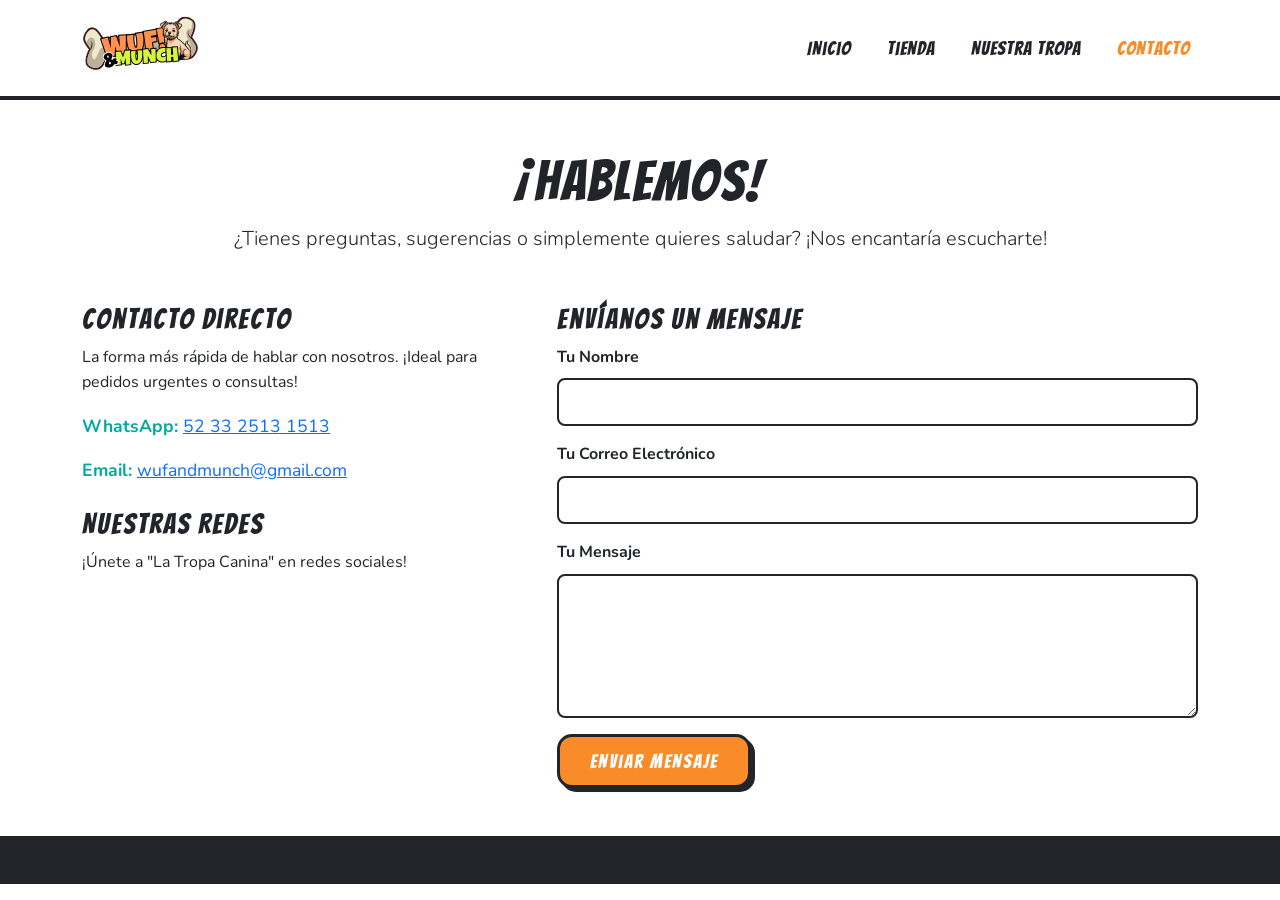
==== contacto.html @ 4ab07909 "Wuf & Munch version 1.0" ====
<!DOCTYPE html>
<html lang="es">
<head>
    <meta charset="UTF-8">
    <meta name="viewport" content="width=device-width, initial-scale=1.0">
    <title>Contacto - Wuf & Munch</title>
    <link href="https://cdn.jsdelivr.net/npm/bootstrap@5.3.3/dist/css/bootstrap.min.css" rel="stylesheet">
    <link href="https://fonts.googleapis.com/css2?family=Bangers&family=Nunito:wght@400;700&display=swap" rel="stylesheet">
    <link rel="stylesheet" href="style.css">
</head>
<body>

    <nav class="navbar navbar-expand-lg">
        <div class="container">
            <a class="navbar-brand" href="index.html">
                <img src="img/logo 3.svg" alt="Wuf & Munch Logo" style="height: 70px;">
            </a>
            <button class="navbar-toggler" type="button" data-bs-toggle="collapse" data-bs-target="#navbarNav" aria-controls="navbarNav" aria-expanded="false" aria-label="Toggle navigation">
                <span class="navbar-toggler-icon"></span>
            </button>
            <div class="collapse navbar-collapse" id="navbarNav">
                <ul class="navbar-nav ms-auto">
                    <li class="nav-item"><a class="nav-link" href="index.html">Inicio</a></li>
                    <li class="nav-item"><a class="nav-link" href="tienda.html">Tienda</a></li>
                    <li class="nav-item"><a class="nav-link" href="nosotros.html">Nuestra Tropa</a></li>
                    <li class="nav-item"><a class="nav-link active" href="contacto.html">Contacto</a></li>
                </ul>
            </div>
        </div>
    </nav>

    <main class="py-5">
        <div class="container">
            <div class="text-center mb-5">
                <h1 class="display-4">¡Hablemos!</h1>
                <p class="lead">¿Tienes preguntas, sugerencias o simplemente quieres saludar? ¡Nos encantaría escucharte!</p>
            </div>

            <div class="row">
                <div class="col-lg-5 mb-5 mb-lg-0">
                    <h3>Contacto Directo</h3>
                    <p>La forma más rápida de hablar con nosotros. ¡Ideal para pedidos urgentes o consultas!</p>
                    <div class="contact-info-item">
                        <strong>WhatsApp:</strong> <a href="https://wa.me/523325131513" target="_blank">52 33 2513 1513</a>
                    </div>
                    <div class="contact-info-item">
                        <strong>Email:</strong> <a href="mailto:wufandmunch@gmail.com">wufandmunch@gmail.com</a>
                    </div>
                    <h3 class="mt-4">Nuestras Redes</h3>
                    <p>¡Únete a "La Tropa Canina" en redes sociales!</p>
                    </div>

                <div class="col-lg-7">
                    <h3>Envíanos un Mensaje</h3>
                    <form id="contact-form" action="https://formspree.io/f/mwpbwakv" method="POST">
                        <div class="mb-3">
                            <label for="name" class="form-label">Tu Nombre</label>
                            <input type="text" class="form-control" id="name" name="name" required>
                        </div>
                        <div class="mb-3">
                            <label for="email" class="form-label">Tu Correo Electrónico</label>
                            <input type="email" class="form-control" id="email" name="email" required>
                        </div>
                        <div class="mb-3">
                            <label for="message" class="form-label">Tu Mensaje</label>
                            <textarea class="form-control" id="message" name="message" rows="5" required></textarea>
                        </div>
                        <button type="submit" class="btn btn-primary">Enviar Mensaje</button>
                    </form>
                </div>
            </div>
        </div>
    </main>

    <footer class="py-4 text-center">
        </footer>

    <script src="https://cdn.jsdelivr.net/npm/bootstrap@5.3.3/dist/js/bootstrap.bundle.min.js"></script>
    <script src="script.js"></script>

</body>
</html>
---- style.css ----
/* ============================================= */
/* ========== VARIABLES Y ESTILOS GLOBALES ========= */
/* ============================================= */

:root {
    /* Paleta de Colores "Wuf & Munch" */
    --clr-naranja-wm: #F98B28; /* Naranja vibrante del logo */
    --clr-verde-wm: #00A99D;   /* Verde/Turquesa del logo */
    --clr-azul-wm: #89D9E0;    /* Azul claro del fondo del logo */
    --clr-negro-comic: #212529; /* Negro para bordes y texto principal */
    --clr-blanco: #FFFFFF;
    --clr-fondo-claro: #F8F9FA; /* Un gris muy suave para fondos de sección */

    /* Fuentes */
    --font-titulos: 'Bangers', cursive; /* Fuente estilo cómic para títulos */
    --font-cuerpo: 'Nunito', sans-serif; /* Fuente redondeada y amigable para texto */
}

body {
    font-family: var(--font-cuerpo);
    font-size: 16px; /* Tamaño base */
    line-height: 1.6; /* Espaciado entre líneas para mejor legibilidad */
    color: var(--clr-negro-comic);
}

h1, h2, h3, h4, h5, h6 {
    font-family: var(--font-titulos);
    letter-spacing: 2px; /* Un poco de espacio entre letras para el estilo cómic */
}

/* ============================================= */
/* ============ BARRA DE NAVEGACIÓN (NAVBAR) =========== */
/* ============================================= */

.navbar {
    background-color: var(--clr-blanco);
    border-bottom: 4px solid var(--clr-negro-comic); /* Borde grueso estilo cómic */
    padding: 0.5rem 0;
}

.navbar-brand img {
    transition: transform 0.3s ease;
}

.navbar-brand img:hover {
    transform: rotate(-5deg) scale(1.1); /* Efecto divertido al pasar el mouse sobre el logo */
}

.navbar .nav-link {
    font-family: var(--font-titulos);
    font-size: 1.2rem;
    color: var(--clr-negro-comic);
    margin-left: 20px;
    letter-spacing: 1px;
    transition: color 0.3s ease;
}

.navbar .nav-link:hover,
.navbar .nav-link.active {
    color: var(--clr-naranja-wm); /* Color naranja al pasar el mouse o en la página activa */
}

/* Estilo para el botón de hamburguesa en móviles */
.navbar-toggler {
    border: 2px solid var(--clr-negro-comic);
}

.navbar-toggler-icon {
    /* Esto reemplaza el ícono por defecto de Bootstrap por uno que usa nuestro color naranja */
    background-image: url("data:image/svg+xml,%3csvg xmlns='http://www.w3.org/2000/svg' viewBox='0 0 30 30'%3e%3cpath stroke='%23F98B28' stroke-linecap='round' stroke-miterlimit='10' stroke-width='2' d='M4 7h22M4 15h22M4 23h22'/%3e%3c/svg%3e");
}

/* ============================================= */
/* ================= HERO SECTION ================ */
/* ============================================= */

.hero-section {
    /* Creamos un fondo con un degradado de nuestros colores */
    background: linear-gradient(145deg, var(--clr-azul-wm) 0%, #a2eaf2 100%);
    padding: 120px 0; /* Mucho espaciado para que sea impactante */
}

.hero-section h1 {
    font-size: 5rem; /* Tamaño de fuente grande */
    color: var(--clr-blanco);
    /* Este es un truco para crear un borde negro alrededor del texto, ¡muy estilo cómic! */
    -webkit-text-stroke: 2px var(--clr-negro-comic);
    text-stroke: 2px var(--clr-negro-comic);
    text-shadow: 4px 4px 0 var(--clr-negro-comic); /* Sombra dura para efecto 3D */
    margin-bottom: 20px;
}

.hero-section .lead {
    font-family: var(--font-cuerpo);
    font-weight: 700; /* Bold */
    font-size: 1.5rem;
    color: var(--clr-negro-comic);
    background-color: rgba(255, 255, 255, 0.5); /* Fondo semitransparente para el subtítulo */
    padding: 10px;
    border-radius: 10px;
    display: inline-block; /* Para que el fondo solo ocupe el espacio del texto */
}

.hero-section .btn {
    font-family: var(--font-titulos);
    font-size: 1.5rem;
    letter-spacing: 2px;
    background-color: var(--clr-naranja-wm);
    color: var(--clr-blanco);
    border: 3px solid var(--clr-negro-comic);
    border-radius: 15px;
    padding: 15px 35px;
    box-shadow: 6px 6px 0 var(--clr-negro-comic); /* Sombra dura para el botón */
    transition: all 0.2s ease;
}

.hero-section .btn:hover {
    background-color: var(--clr-verde-wm);
    transform: translate(2px, 2px); /* Mover el botón */
    box-shadow: 4px 4px 0 var(--clr-negro-comic); /* Reducir la sombra para dar efecto de "presionado" */
}

/* ============================================= */
/* ============ PRODUCTOS DESTACADOS ============ */
/* ============================================= */

#productos-destacados {
    background-color: var(--clr-fondo-claro);
    border-top: 4px solid var(--clr-negro-comic);
    border-bottom: 4px solid var(--clr-negro-comic);
}

#productos-destacados h2 {
    color: var(--clr-verde-wm);
    -webkit-text-stroke: 1px var(--clr-negro-comic);
    text-stroke: 1px var(--clr-negro-comic);
}

.product-item { /* Añadiremos esta clase a los divs de los productos en el HTML */
    background-color: var(--clr-blanco);
    border: 3px solid var(--clr-negro-comic);
    border-radius: 15px;
    padding: 20px;
    box-shadow: 6px 6px 0 var(--clr-naranja-wm); /* Sombra de color naranja */
}

.product-item h3 {
    font-size: 2rem;
    color: var(--clr-negro-comic);
    margin-top: 15px;
}

/* ============================================= */
/* =========== FILOSOFÍA Y TESTIMONIOS ========== */
/* ============================================= */

#filosofia {
    background-color: var(--clr-azul-wm);
    color: var(--clr-blanco);
    /* Usaremos un patrón de puntos sutil como en el logo */
    background-image: radial-gradient(var(--clr-negro-comic) 1px, transparent 1px);
    background-size: 10px 10px;
}

#filosofia h2, #filosofia p {
    color: var(--clr-blanco);
    text-shadow: 2px 2px 0 var(--clr-negro-comic); /* Sombra para legibilidad sobre el patrón */
}

#testimonios {
    background-color: var(--clr-fondo-claro);
}

#testimonios h2 {
    color: var(--clr-naranja-wm);
    -webkit-text-stroke: 1px var(--clr-negro-comic);
    text-stroke: 1px var(--clr-negro-comic);
}

.testimonial-bubble {
    background-color: var(--clr-blanco);
    border: 3px solid var(--clr-negro-comic);
    padding: 30px;
    border-radius: 30px;
    max-width: 600px; /* Limitar el ancho */
    margin: 0 auto; /* Centrar */
    position: relative;
    font-size: 1.2rem;
    font-style: italic;
}

/* Triángulo para la burbuja de diálogo (estilo cómic) */
.testimonial-bubble::after {
    content: '';
    position: absolute;
    bottom: -20px; /* Posición del triángulo */
    left: 50px;
    border-width: 20px 20px 0;
    border-style: solid;
    border-color: var(--clr-negro-comic) transparent;
    display: block;
    width: 0;
}

.testimonial-author {
    margin-top: 20px;
    font-weight: 700;
}

/* ============================================= */
/* =============== CTA FINAL Y FOOTER ================ */
/* ============================================= */

#cta-final {
    background-color: var(--clr-verde-wm);
    padding: 80px 0;
}

#cta-final h2 {
    font-size: 3rem;
    color: var(--clr-blanco);
    -webkit-text-stroke: 2px var(--clr-negro-comic);
    text-stroke: 2px var(--clr-negro-comic);
    text-shadow: 4px 4px 0 var(--clr-negro-comic);
    margin-bottom: 30px;
}

#cta-final .btn {
    /* Reutilizamos el estilo del botón del hero */
    font-family: var(--font-titulos);
    font-size: 1.5rem;
    letter-spacing: 2px;
    background-color: var(--clr-naranja-wm);
    color: var(--clr-blanco);
    border: 3px solid var(--clr-negro-comic);
    border-radius: 15px;
    padding: 15px 35px;
    box-shadow: 6px 6px 0 var(--clr-negro-comic);
    transition: all 0.2s ease;
}

#cta-final .btn:hover {
    background-color: var(--clr-blanco);
    color: var(--clr-naranja-wm);
    transform: translate(2px, 2px);
    box-shadow: 4px 4px 0 var(--clr-negro-comic);
}

footer {
    background-color: var(--clr-negro-comic);
    color: var(--clr-blanco);
    padding: 20px 0;
}

/* ============================================= */
/* ============= PÁGINA DE TIENDA ============== */
/* ============================================= */

/* Estilo para el título H1 de la página de la tienda */
main h1.text-center {
    color: var(--clr-verde-wm);
    -webkit-text-stroke: 1px var(--clr-negro-comic);
    text-stroke: 2px var(--clr-negro-comic);
    text-shadow: 3px 3px 0 rgba(0,0,0,0.3);
}

/* Estilos para las tarjetas de producto en la tienda */
.product-card {
    background-color: var(--clr-blanco);
    border: 2px solid var(--clr-negro-comic);
    border-radius: 10px;
    box-shadow: 4px 4px 0 var(--clr-negro-comic); /* Sombra dura para efecto 3D */
    transition: all 0.2s ease-in-out;
    height: 100%; /* Para que todas las tarjetas en una fila tengan la misma altura */
    display: flex;
    flex-direction: column; /* Organiza el contenido en columna */
}

.product-card:hover {
    transform: translate(-3px, -3px); /* Efecto de "salto" al pasar el mouse */
    box-shadow: 9px 9px 0 var(--clr-negro-comic);
}

.product-card .card-img-top {
    border-bottom: 3px solid var(--clr-negro-comic);
}

.product-card .card-body {
    padding: 1rem;
    display: flex;
    flex-direction: column;
    flex-grow: 1; /* Permite que el card-body crezca para llenar el espacio */
}

.product-card .card-title {
    font-family: var(--font-titulos);
    font-size: 1.5rem;
    color: var(--clr-negro-comic);
    text-stroke: 1px var(--clr-negro-comic);
    text-shadow: 3px 3px 0 rgba(0,0,0,0.1);
    letter-spacing: 1px;
}

.product-card .card-text {
    font-family: var(--font-cuerpo);
    font-size: 0.9rem;
    flex-grow: 1; /* Empuja el precio y el botón hacia abajo */
}

.product-card .card-text small {
    font-weight: 700;
}

/* Estilo para el botón "Añadir al Carrito" */
.product-card .btn {
    font-family: var(--font-titulos);
    background-color: var(--clr-naranja-wm);
    color: var(--clr-blanco);
    border: 2px solid var(--clr-negro-comic);
    border-radius: 8px;
    letter-spacing: 1px;
    box-shadow: 3px 3px 0 var(--clr-negro-comic);
    transition: all 0.2s ease;
    width: 100%; /* El botón ocupa todo el ancho de la tarjeta */
}

.product-card .btn:hover {
    background-color: var(--clr-verde-wm);
    transform: translate(1px, 1px);
    box-shadow: 2px 2px 0 var(--clr-negro-comic);
}

/* ============================================= */
/* ============= PÁGINA DE CONTACTO ============ */
/* ============================================= */

/* Estilo para el contenedor de la información de contacto directo */
.contact-info-item {
    margin-bottom: 1rem; /* Espacio entre los ítems de contacto */
    font-size: 1.1rem;
}

.contact-info-item strong {
    color: var(--clr-verde-wm); /* Color de acento para 'WhatsApp:' y 'Email:' */
}

/* Estilo para los campos del formulario */
#contact-form .form-label {
    font-family: var(--font-cuerpo);
    font-weight: 700; /* Hacemos las etiquetas un poco más gruesas */
    color: var(--clr-negro-comic);
}

#contact-form .form-control {
    border: 2px solid var(--clr-negro-comic); /* Borde consistente con el estilo */
    border-radius: 8px;
    padding: 10px;
    transition: box-shadow 0.2s ease, border-color 0.2s ease;
}

/* Efecto al hacer clic o enfocarse en un campo del formulario */
#contact-form .form-control:focus {
    border-color: var(--clr-naranja-wm);
    box-shadow: 0 0 0 3px rgba(249, 139, 40, 0.4); /* Sombra exterior naranja */
    outline: none; /* Quitamos el borde azul por defecto del navegador */
}

/* Estilo para el botón de Enviar del formulario */
#contact-form .btn {
    /* Reutilizamos el estilo de nuestros botones principales */
    font-family: var(--font-titulos);
    font-size: 1.2rem;
    letter-spacing: 2px;
    background-color: var(--clr-naranja-wm);
    color: var(--clr-blanco);
    border: 3px solid var(--clr-negro-comic);
    border-radius: 15px;
    padding: 10px 30px;
    box-shadow: 4px 4px 0 var(--clr-negro-comic);
    transition: all 0.2s ease;
}

#contact-form .btn:hover {
    background-color: var(--clr-verde-wm);
    transform: translate(2px, 2px);
    box-shadow: 2px 2px 0 var(--clr-negro-comic);
}
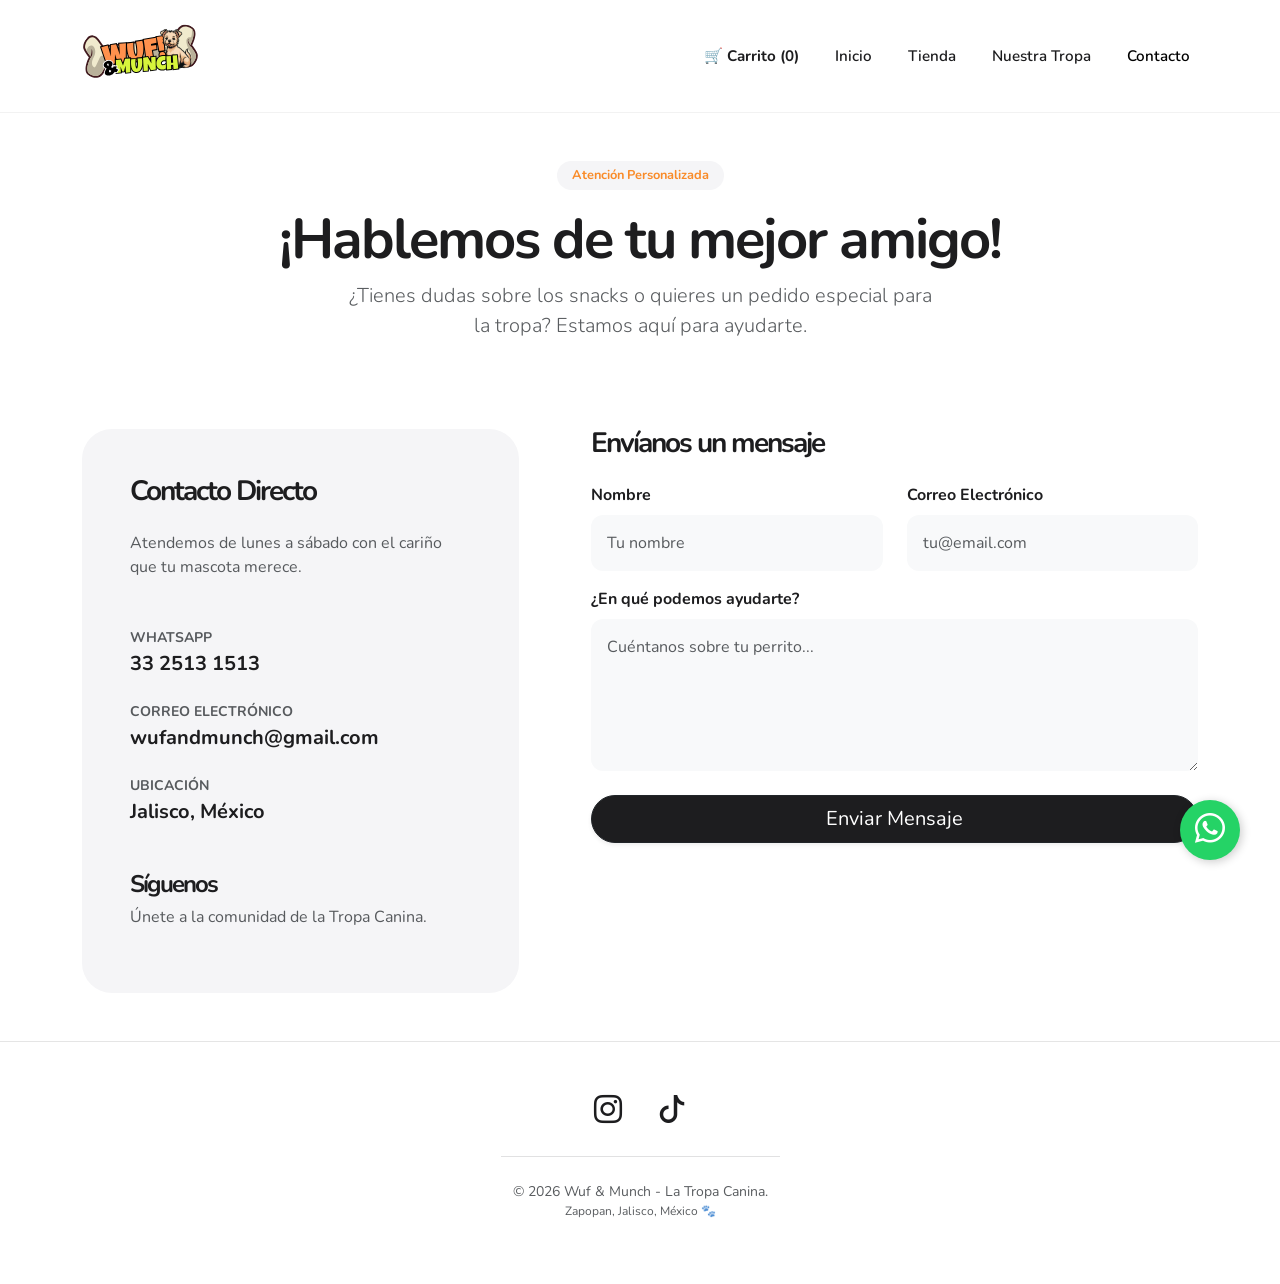
==== commit 65fedc91: "Actualización de diseño minimalista" ====
--- a/contacto.html
+++ b/contacto.html
@@ -7,6 +7,7 @@
     <link href="https://cdn.jsdelivr.net/npm/bootstrap@5.3.3/dist/css/bootstrap.min.css" rel="stylesheet">
     <link href="https://fonts.googleapis.com/css2?family=Bangers&family=Nunito:wght@400;700&display=swap" rel="stylesheet">
     <link rel="stylesheet" href="style.css">
+    <link rel="stylesheet" href="https://cdn.jsdelivr.net/npm/bootstrap-icons@1.11.3/font/bootstrap-icons.min.css">
 </head>
 <body>
 
@@ -20,6 +21,7 @@
             </button>
             <div class="collapse navbar-collapse" id="navbarNav">
                 <ul class="navbar-nav ms-auto">
+                    <li class="nav-item"><a class="nav-link fw-bold" href="tienda.html#checkout-section" id="cart-button">🛒 <span id="cart-text">Carrito</span> (<span id="cart-count">0</span>)</a></li>
                     <li class="nav-item"><a class="nav-link" href="index.html">Inicio</a></li>
                     <li class="nav-item"><a class="nav-link" href="tienda.html">Tienda</a></li>
                     <li class="nav-item"><a class="nav-link" href="nosotros.html">Nuestra Tropa</a></li>
@@ -31,52 +33,98 @@
 
     <main class="py-5">
         <div class="container">
-            <div class="text-center mb-5">
-                <h1 class="display-4">¡Hablemos!</h1>
-                <p class="lead">¿Tienes preguntas, sugerencias o simplemente quieres saludar? ¡Nos encantaría escucharte!</p>
+            <div class="text-center mb-5 pb-4">
+                <span class="badge-premium mb-3 d-inline-block" style="background: var(--clr-gris-suave); padding: 5px 15px; border-radius: 20px; font-size: 0.8rem; font-weight: 700; color: var(--clr-naranja-wm);">Atención Personalizada</span>
+                <h1 class="display-4 fw-bold">¡Hablemos de tu mejor amigo!</h1>
+                <p class="lead text-muted mx-auto" style="max-width: 600px;">¿Tienes dudas sobre los snacks o quieres un pedido especial para la tropa? Estamos aquí para ayudarte.</p>
             </div>
 
-            <div class="row">
-                <div class="col-lg-5 mb-5 mb-lg-0">
-                    <h3>Contacto Directo</h3>
-                    <p>La forma más rápida de hablar con nosotros. ¡Ideal para pedidos urgentes o consultas!</p>
-                    <div class="contact-info-item">
-                        <strong>WhatsApp:</strong> <a href="https://wa.me/523325131513" target="_blank">52 33 2513 1513</a>
+            <div class="row g-5">
+                <div class="col-lg-5">
+                    <div class="p-4 p-md-5 h-100" style="background: var(--clr-gris-suave); border-radius: 30px;">
+                        <h3 class="fw-bold mb-4">Contacto Directo</h3>
+                        <p class="text-muted mb-5">Atendemos de lunes a sábado con el cariño que tu mascota merece.</p>
+                        
+                        <div class="contact-info-item mb-4">
+                            <p class="mb-1 text-uppercase small fw-bold text-muted">WhatsApp</p>
+                            <a href="https://wa.me/523325131513" target="_blank" class="h5 fw-bold text-decoration-none" style="color: var(--clr-negro-apple);">
+                                33 2513 1513
+                            </a>
+                        </div>
+                        
+                        <div class="contact-info-item mb-4">
+                            <p class="mb-1 text-uppercase small fw-bold text-muted">Correo Electrónico</p>
+                            <a href="mailto:wufandmunch@gmail.com" class="h5 fw-bold text-decoration-none" style="color: var(--clr-negro-apple);">
+                                wufandmunch@gmail.com
+                            </a>
+                        </div>
+
+                        <div class="contact-info-item">
+                            <p class="mb-1 text-uppercase small fw-bold text-muted">Ubicación</p>
+                            <p class="h5 fw-bold">Jalisco, México</p>
+                        </div>
+
+                        <h4 class="mt-5 fw-bold">Síguenos</h4>
+                        <p class="text-muted">Únete a la comunidad de la Tropa Canina.</p>
                     </div>
-                    <div class="contact-info-item">
-                        <strong>Email:</strong> <a href="mailto:wufandmunch@gmail.com">wufandmunch@gmail.com</a>
-                    </div>
-                    <h3 class="mt-4">Nuestras Redes</h3>
-                    <p>¡Únete a "La Tropa Canina" en redes sociales!</p>
-                    </div>
+                </div>
 
                 <div class="col-lg-7">
-                    <h3>Envíanos un Mensaje</h3>
-                    <form id="contact-form" action="https://formspree.io/f/mwpbwakv" method="POST">
-                        <div class="mb-3">
-                            <label for="name" class="form-label">Tu Nombre</label>
-                            <input type="text" class="form-control" id="name" name="name" required>
-                        </div>
-                        <div class="mb-3">
-                            <label for="email" class="form-label">Tu Correo Electrónico</label>
-                            <input type="email" class="form-control" id="email" name="email" required>
-                        </div>
-                        <div class="mb-3">
-                            <label for="message" class="form-label">Tu Mensaje</label>
-                            <textarea class="form-control" id="message" name="message" rows="5" required></textarea>
-                        </div>
-                        <button type="submit" class="btn btn-primary">Enviar Mensaje</button>
-                    </form>
+                    <div class="ps-lg-4">
+                        <h3 class="fw-bold mb-4">Envíanos un mensaje</h3>
+                        <form id="contact-form" action="https://formspree.io/f/mwpbwakv" method="POST">
+                            <div class="row">
+                                <div class="col-md-6 mb-3">
+                                    <label for="name" class="form-label fw-bold">Nombre</label>
+                                    <input type="text" class="form-control border-0 bg-light p-3" id="name" name="name" placeholder="Tu nombre" required style="border-radius: 12px;">
+                                </div>
+                                <div class="col-md-6 mb-3">
+                                    <label for="email" class="form-label fw-bold">Correo Electrónico</label>
+                                    <input type="email" class="form-control border-0 bg-light p-3" id="email" name="email" placeholder="tu@email.com" required style="border-radius: 12px;">
+                                </div>
+                            </div>
+                            <div class="mb-4">
+                                <label for="message" class="form-label fw-bold">¿En qué podemos ayudarte?</label>
+                                <textarea class="form-control border-0 bg-light p-3" id="message" name="message" rows="5" placeholder="Cuéntanos sobre tu perrito..." required style="border-radius: 12px;"></textarea>
+                            </div>
+                            <button type="submit" class="btn btn-dark btn-lg px-5 rounded-pill shadow-sm w-100 w-md-auto" style="background-color: var(--clr-negro-apple);">
+                                Enviar Mensaje
+                            </button>
+                        </form>
+                    </div>
                 </div>
             </div>
         </div>
     </main>
 
-    <footer class="py-4 text-center">
-        </footer>
+    <footer class="py-5 text-center">
+        <div class="container">
+            <div class="mb-4">
+                <a href="https://www.instagram.com/tu_usuario" target="_blank" class="text-dark mx-3 fs-3 transition-icon">
+                    <i class="bi bi-instagram"></i>
+                </a>
+                <a href="https://www.tiktok.com/@tu_usuario" target="_blank" class="text-dark mx-3 fs-3 transition-icon">
+                    <i class="bi bi-tiktok"></i>
+                </a>
+            </div>
+            
+            <hr class="w-25 mx-auto mb-4 opacity-10">
+            
+            <p class="text-muted small mb-0">
+                &copy; <span id="currentYear"></span> Wuf & Munch - La Tropa Canina.
+            </p>
+            <p class="text-muted x-small">Zapopan, Jalisco, México 🐾</p>
+        </div>
+    </footer>
 
     <script src="https://cdn.jsdelivr.net/npm/bootstrap@5.3.3/dist/js/bootstrap.bundle.min.js"></script>
     <script src="script.js"></script>
 
+    <a href="https://wa.me/523325131513?text=¡Hola!%20Tengo%20una%20duda%20sobre%20los%20snacks%20de%20Wuf%20%26%20Munch%20🐾" 
+        class="whatsapp-float" 
+        target="_blank">
+        <i class="bi bi-whatsapp"></i>
+    </a>
+
 </body>
 </html>
--- a/style.css
+++ b/style.css
@@ -3,71 +3,58 @@
 /* ============================================= */
 
 :root {
-    /* Paleta de Colores "Wuf & Munch" */
-    --clr-naranja-wm: #F98B28; /* Naranja vibrante del logo */
-    --clr-verde-wm: #00A99D;   /* Verde/Turquesa del logo */
-    --clr-azul-wm: #89D9E0;    /* Azul claro del fondo del logo */
-    --clr-negro-comic: #212529; /* Negro para bordes y texto principal */
+    --clr-naranja-wm: #F98B28; 
+    --clr-verde-wm: #00A99D;   
+    --clr-azul-wm: #89D9E0;    
+    --clr-negro-apple: #1D1D1F; 
+    --clr-gris-suave: #F5F5F7;  
     --clr-blanco: #FFFFFF;
-    --clr-fondo-claro: #F8F9FA; /* Un gris muy suave para fondos de sección */
-
-    /* Fuentes */
-    --font-titulos: 'Bangers', cursive; /* Fuente estilo cómic para títulos */
-    --font-cuerpo: 'Nunito', sans-serif; /* Fuente redondeada y amigable para texto */
+    --font-principal: 'Nunito', sans-serif;
 }
 
 body {
-    font-family: var(--font-cuerpo);
-    font-size: 16px; /* Tamaño base */
-    line-height: 1.6; /* Espaciado entre líneas para mejor legibilidad */
-    color: var(--clr-negro-comic);
+    font-family: var(--font-principal);
+    background-color: var(--clr-blanco);
+    color: var(--clr-negro-apple);
+    -webkit-font-smoothing: antialiased;
+    overflow-x: hidden; /* Evita scroll horizontal accidental */
 }
 
 h1, h2, h3, h4, h5, h6 {
-    font-family: var(--font-titulos);
-    letter-spacing: 2px; /* Un poco de espacio entre letras para el estilo cómic */
-}
-
-/* ============================================= */
-/* ============ BARRA DE NAVEGACIÓN (NAVBAR) =========== */
+    font-weight: 800;
+    letter-spacing: -2px;
+    line-height: 1.05;
+}
+
+/* ============================================= */
+/* ============ BARRA DE NAVEGACIÓN =========== */
 /* ============================================= */
 
 .navbar {
-    background-color: var(--clr-blanco);
-    border-bottom: 4px solid var(--clr-negro-comic); /* Borde grueso estilo cómic */
-    padding: 0.5rem 0;
+    background-color: rgba(255, 255, 255, 0.85); 
+    backdrop-filter: blur(15px); 
+    border-bottom: 1px solid rgba(0,0,0,0.05);
+    position: sticky;
+    top: 0;
+    z-index: 1000;
+    padding: 1rem 0;
 }
 
 .navbar-brand img {
     transition: transform 0.3s ease;
 }
 
-.navbar-brand img:hover {
-    transform: rotate(-5deg) scale(1.1); /* Efecto divertido al pasar el mouse sobre el logo */
-}
-
 .navbar .nav-link {
-    font-family: var(--font-titulos);
-    font-size: 1.2rem;
-    color: var(--clr-negro-comic);
+    font-weight: 600;
+    font-size: 0.95rem;
+    color: var(--clr-negro-apple);
     margin-left: 20px;
-    letter-spacing: 1px;
-    transition: color 0.3s ease;
-}
-
-.navbar .nav-link:hover,
-.navbar .nav-link.active {
-    color: var(--clr-naranja-wm); /* Color naranja al pasar el mouse o en la página activa */
-}
-
-/* Estilo para el botón de hamburguesa en móviles */
-.navbar-toggler {
-    border: 2px solid var(--clr-negro-comic);
-}
-
-.navbar-toggler-icon {
-    /* Esto reemplaza el ícono por defecto de Bootstrap por uno que usa nuestro color naranja */
-    background-image: url("data:image/svg+xml,%3csvg xmlns='http://www.w3.org/2000/svg' viewBox='0 0 30 30'%3e%3cpath stroke='%23F98B28' stroke-linecap='round' stroke-miterlimit='10' stroke-width='2' d='M4 7h22M4 15h22M4 23h22'/%3e%3c/svg%3e");
+    transition: all 0.3s ease;
+}
+
+.navbar .nav-link:hover {
+    color: var(--clr-naranja-wm);
+    transform: translateY(-2px);
 }
 
 /* ============================================= */
@@ -75,313 +62,173 @@
 /* ============================================= */
 
 .hero-section {
-    /* Creamos un fondo con un degradado de nuestros colores */
-    background: linear-gradient(145deg, var(--clr-azul-wm) 0%, #a2eaf2 100%);
-    padding: 120px 0; /* Mucho espaciado para que sea impactante */
+    padding: 120px 0;
+    background: radial-gradient(circle at top right, #fffdfa 0%, #ffffff 100%);
 }
 
 .hero-section h1 {
-    font-size: 5rem; /* Tamaño de fuente grande */
+    font-size: 4.5rem;
+    line-height: 1.1;
+    margin-bottom: 1.5rem;
+}
+
+.hero-section .lead {
+    font-size: 1.25rem;
+    color: #6e6e73; /* Gris estilo subtítulo Apple */
+    margin-bottom: 2rem;
+}
+
+.hero-section .btn-primary {
+    background-color: var(--clr-negro-apple);
+    border: none;
+    border-radius: 50px;
+    padding: 16px 40px;
+    font-weight: 600;
+    transition: all 0.3s cubic-bezier(0.4, 0, 0.2, 1);
+}
+
+.hero-section .btn-primary:hover {
+    background-color: var(--clr-naranja-wm);
+    transform: scale(1.05) translateY(-2px);
+    box-shadow: 0 15px 30px rgba(0,0,0,0.1);
+}
+
+/* ============================================= */
+/* ============ PRODUCTOS DESTACADOS ============ */
+/* ============================================= */
+
+#productos-destacados {
+    background-color: var(--clr-blanco);
+    padding: 100px 0;
+}
+
+.product-card {
+    background: var(--clr-gris-suave);
+    border: none;
+    border-radius: 28px;
+    padding: 40px 20px;
+    transition: all 0.5s cubic-bezier(0.15, 0.83, 0.66, 1);
+    height: 100%;
+}
+
+.product-card:hover {
+    background: #ffffff;
+    transform: translateY(-15px);
+    box-shadow: 0 40px 80px rgba(0,0,0,0.08);
+}
+
+.img-wrapper {
+    overflow: hidden;
+    border-radius: 20px;
+}
+
+.img-wrapper img {
+    transition: transform 0.7s ease;
+}
+
+.product-card:hover .img-wrapper img {
+    transform: scale(1.15);
+}
+
+/* ============================================= */
+/* =========== FILOSOFÍA Y TESTIMONIOS ========== */
+/* ============================================= */
+
+#filosofia {
+    background-color: var(--clr-negro-apple);
     color: var(--clr-blanco);
-    /* Este es un truco para crear un borde negro alrededor del texto, ¡muy estilo cómic! */
-    -webkit-text-stroke: 2px var(--clr-negro-comic);
-    text-stroke: 2px var(--clr-negro-comic);
-    text-shadow: 4px 4px 0 var(--clr-negro-comic); /* Sombra dura para efecto 3D */
-    margin-bottom: 20px;
-}
-
-.hero-section .lead {
-    font-family: var(--font-cuerpo);
-    font-weight: 700; /* Bold */
-    font-size: 1.5rem;
-    color: var(--clr-negro-comic);
-    background-color: rgba(255, 255, 255, 0.5); /* Fondo semitransparente para el subtítulo */
-    padding: 10px;
-    border-radius: 10px;
-    display: inline-block; /* Para que el fondo solo ocupe el espacio del texto */
-}
-
-.hero-section .btn {
-    font-family: var(--font-titulos);
-    font-size: 1.5rem;
-    letter-spacing: 2px;
-    background-color: var(--clr-naranja-wm);
-    color: var(--clr-blanco);
-    border: 3px solid var(--clr-negro-comic);
-    border-radius: 15px;
-    padding: 15px 35px;
-    box-shadow: 6px 6px 0 var(--clr-negro-comic); /* Sombra dura para el botón */
-    transition: all 0.2s ease;
-}
-
-.hero-section .btn:hover {
-    background-color: var(--clr-verde-wm);
-    transform: translate(2px, 2px); /* Mover el botón */
-    box-shadow: 4px 4px 0 var(--clr-negro-comic); /* Reducir la sombra para dar efecto de "presionado" */
-}
-
-/* ============================================= */
-/* ============ PRODUCTOS DESTACADOS ============ */
-/* ============================================= */
-
-#productos-destacados {
-    background-color: var(--clr-fondo-claro);
-    border-top: 4px solid var(--clr-negro-comic);
-    border-bottom: 4px solid var(--clr-negro-comic);
-}
-
-#productos-destacados h2 {
-    color: var(--clr-verde-wm);
-    -webkit-text-stroke: 1px var(--clr-negro-comic);
-    text-stroke: 1px var(--clr-negro-comic);
-}
-
-.product-item { /* Añadiremos esta clase a los divs de los productos en el HTML */
-    background-color: var(--clr-blanco);
-    border: 3px solid var(--clr-negro-comic);
-    border-radius: 15px;
-    padding: 20px;
-    box-shadow: 6px 6px 0 var(--clr-naranja-wm); /* Sombra de color naranja */
-}
-
-.product-item h3 {
-    font-size: 2rem;
-    color: var(--clr-negro-comic);
-    margin-top: 15px;
-}
-
-/* ============================================= */
-/* =========== FILOSOFÍA Y TESTIMONIOS ========== */
-/* ============================================= */
-
-#filosofia {
-    background-color: var(--clr-azul-wm);
-    color: var(--clr-blanco);
-    /* Usaremos un patrón de puntos sutil como en el logo */
-    background-image: radial-gradient(var(--clr-negro-comic) 1px, transparent 1px);
-    background-size: 10px 10px;
-}
-
-#filosofia h2, #filosofia p {
-    color: var(--clr-blanco);
-    text-shadow: 2px 2px 0 var(--clr-negro-comic); /* Sombra para legibilidad sobre el patrón */
+    border-radius: 40px; /* Bordes redondeados en la sección para look moderno */
+    margin: 40px 20px;
+    padding: 100px 0;
 }
 
 #testimonios {
-    background-color: var(--clr-fondo-claro);
-}
-
-#testimonios h2 {
-    color: var(--clr-naranja-wm);
-    -webkit-text-stroke: 1px var(--clr-negro-comic);
-    text-stroke: 1px var(--clr-negro-comic);
+    padding: 100px 0;
+    background-color: var(--clr-gris-suave);
 }
 
 .testimonial-bubble {
     background-color: var(--clr-blanco);
-    border: 3px solid var(--clr-negro-comic);
-    padding: 30px;
-    border-radius: 30px;
-    max-width: 600px; /* Limitar el ancho */
-    margin: 0 auto; /* Centrar */
-    position: relative;
-    font-size: 1.2rem;
-    font-style: italic;
-}
-
-/* Triángulo para la burbuja de diálogo (estilo cómic) */
-.testimonial-bubble::after {
-    content: '';
-    position: absolute;
-    bottom: -20px; /* Posición del triángulo */
-    left: 50px;
-    border-width: 20px 20px 0;
-    border-style: solid;
-    border-color: var(--clr-negro-comic) transparent;
-    display: block;
-    width: 0;
-}
-
-.testimonial-author {
-    margin-top: 20px;
-    font-weight: 700;
-}
-
-/* ============================================= */
-/* =============== CTA FINAL Y FOOTER ================ */
-/* ============================================= */
-
-#cta-final {
-    background-color: var(--clr-verde-wm);
-    padding: 80px 0;
-}
-
-#cta-final h2 {
-    font-size: 3rem;
-    color: var(--clr-blanco);
-    -webkit-text-stroke: 2px var(--clr-negro-comic);
-    text-stroke: 2px var(--clr-negro-comic);
-    text-shadow: 4px 4px 0 var(--clr-negro-comic);
-    margin-bottom: 30px;
-}
-
-#cta-final .btn {
-    /* Reutilizamos el estilo del botón del hero */
-    font-family: var(--font-titulos);
-    font-size: 1.5rem;
-    letter-spacing: 2px;
-    background-color: var(--clr-naranja-wm);
-    color: var(--clr-blanco);
-    border: 3px solid var(--clr-negro-comic);
-    border-radius: 15px;
-    padding: 15px 35px;
-    box-shadow: 6px 6px 0 var(--clr-negro-comic);
-    transition: all 0.2s ease;
-}
-
-#cta-final .btn:hover {
-    background-color: var(--clr-blanco);
-    color: var(--clr-naranja-wm);
-    transform: translate(2px, 2px);
-    box-shadow: 4px 4px 0 var(--clr-negro-comic);
-}
+    padding: 40px;
+    border-radius: 32px;
+    box-shadow: 0 20px 40px rgba(0,0,0,0.04);
+    max-width: 700px;
+    margin: 0 auto;
+    font-size: 1.4rem;
+    line-height: 1.5;
+    border: none;
+}
+
+/* ============================================= */
+/* =============== FOOTER ================ */
+/* ============================================= */
 
 footer {
-    background-color: var(--clr-negro-comic);
-    color: var(--clr-blanco);
-    padding: 20px 0;
-}
-
-/* ============================================= */
-/* ============= PÁGINA DE TIENDA ============== */
-/* ============================================= */
-
-/* Estilo para el título H1 de la página de la tienda */
-main h1.text-center {
-    color: var(--clr-verde-wm);
-    -webkit-text-stroke: 1px var(--clr-negro-comic);
-    text-stroke: 2px var(--clr-negro-comic);
-    text-shadow: 3px 3px 0 rgba(0,0,0,0.3);
-}
-
-/* Estilos para las tarjetas de producto en la tienda */
-.product-card {
-    background-color: var(--clr-blanco);
-    border: 2px solid var(--clr-negro-comic);
-    border-radius: 10px;
-    box-shadow: 4px 4px 0 var(--clr-negro-comic); /* Sombra dura para efecto 3D */
-    transition: all 0.2s ease-in-out;
-    height: 100%; /* Para que todas las tarjetas en una fila tengan la misma altura */
+    background-color: var(--clr-blanco);
+    color: #86868b;
+    border-top: 1px solid rgba(0,0,0,0.1);
+    padding: 60px 0;
+}
+
+.floating-img {
+    animation: float 6s ease-in-out infinite;
+    filter: drop-shadow(0 20px 30px rgba(0,0,0,0.1));
+}
+
+@keyframes float {
+    0% { transform: translateY(0px); }
+    50% { transform: translateY(-20px); }
+    100% { transform: translateY(0px); }
+}
+
+.transition-icon {
+    display: inline-block;
+    transition: all 0.3s ease;
+    color: var(--clr-negro-apple) !important;
+}
+
+.transition-icon:hover {
+    color: var(--clr-naranja-wm) !important; /* Cambia al naranja de tu marca */
+    transform: translateY(-3px);
+}
+
+.x-small {
+    font-size: 0.75rem;
+}
+
+.whatsapp-float {
+    position: fixed;
+    width: 60px;
+    height: 60px;
+    bottom: 40px;
+    right: 40px;
+    background-color: #25d366; /* Verde oficial de WhatsApp */
+    color: #FFF;
+    border-radius: 50px;
+    text-align: center;
+    font-size: 30px;
+    box-shadow: 2px 2px 10px rgba(0,0,0,0.2);
+    z-index: 1000;
     display: flex;
-    flex-direction: column; /* Organiza el contenido en columna */
-}
-
-.product-card:hover {
-    transform: translate(-3px, -3px); /* Efecto de "salto" al pasar el mouse */
-    box-shadow: 9px 9px 0 var(--clr-negro-comic);
-}
-
-.product-card .card-img-top {
-    border-bottom: 3px solid var(--clr-negro-comic);
-}
-
-.product-card .card-body {
-    padding: 1rem;
-    display: flex;
-    flex-direction: column;
-    flex-grow: 1; /* Permite que el card-body crezca para llenar el espacio */
-}
-
-.product-card .card-title {
-    font-family: var(--font-titulos);
-    font-size: 1.5rem;
-    color: var(--clr-negro-comic);
-    text-stroke: 1px var(--clr-negro-comic);
-    text-shadow: 3px 3px 0 rgba(0,0,0,0.1);
-    letter-spacing: 1px;
-}
-
-.product-card .card-text {
-    font-family: var(--font-cuerpo);
-    font-size: 0.9rem;
-    flex-grow: 1; /* Empuja el precio y el botón hacia abajo */
-}
-
-.product-card .card-text small {
-    font-weight: 700;
-}
-
-/* Estilo para el botón "Añadir al Carrito" */
-.product-card .btn {
-    font-family: var(--font-titulos);
-    background-color: var(--clr-naranja-wm);
-    color: var(--clr-blanco);
-    border: 2px solid var(--clr-negro-comic);
-    border-radius: 8px;
-    letter-spacing: 1px;
-    box-shadow: 3px 3px 0 var(--clr-negro-comic);
-    transition: all 0.2s ease;
-    width: 100%; /* El botón ocupa todo el ancho de la tarjeta */
-}
-
-.product-card .btn:hover {
-    background-color: var(--clr-verde-wm);
-    transform: translate(1px, 1px);
-    box-shadow: 2px 2px 0 var(--clr-negro-comic);
-}
-
-/* ============================================= */
-/* ============= PÁGINA DE CONTACTO ============ */
-/* ============================================= */
-
-/* Estilo para el contenedor de la información de contacto directo */
-.contact-info-item {
-    margin-bottom: 1rem; /* Espacio entre los ítems de contacto */
-    font-size: 1.1rem;
-}
-
-.contact-info-item strong {
-    color: var(--clr-verde-wm); /* Color de acento para 'WhatsApp:' y 'Email:' */
-}
-
-/* Estilo para los campos del formulario */
-#contact-form .form-label {
-    font-family: var(--font-cuerpo);
-    font-weight: 700; /* Hacemos las etiquetas un poco más gruesas */
-    color: var(--clr-negro-comic);
-}
-
-#contact-form .form-control {
-    border: 2px solid var(--clr-negro-comic); /* Borde consistente con el estilo */
-    border-radius: 8px;
-    padding: 10px;
-    transition: box-shadow 0.2s ease, border-color 0.2s ease;
-}
-
-/* Efecto al hacer clic o enfocarse en un campo del formulario */
-#contact-form .form-control:focus {
-    border-color: var(--clr-naranja-wm);
-    box-shadow: 0 0 0 3px rgba(249, 139, 40, 0.4); /* Sombra exterior naranja */
-    outline: none; /* Quitamos el borde azul por defecto del navegador */
-}
-
-/* Estilo para el botón de Enviar del formulario */
-#contact-form .btn {
-    /* Reutilizamos el estilo de nuestros botones principales */
-    font-family: var(--font-titulos);
-    font-size: 1.2rem;
-    letter-spacing: 2px;
-    background-color: var(--clr-naranja-wm);
-    color: var(--clr-blanco);
-    border: 3px solid var(--clr-negro-comic);
-    border-radius: 15px;
-    padding: 10px 30px;
-    box-shadow: 4px 4px 0 var(--clr-negro-comic);
-    transition: all 0.2s ease;
-}
-
-#contact-form .btn:hover {
-    background-color: var(--clr-verde-wm);
-    transform: translate(2px, 2px);
-    box-shadow: 2px 2px 0 var(--clr-negro-comic);
+    align-items: center;
+    justify-content: center;
+    text-decoration: none;
+    transition: all 0.3s ease;
+}
+
+.whatsapp-float:hover {
+    transform: scale(1.1);
+    color: #FFF;
+    background-color: #128c7e;
+}
+
+/* Ajuste para móviles */
+@media screen and (max-width: 767px) {
+    .whatsapp-float {
+        width: 50px;
+        height: 50px;
+        bottom: 20px;
+        right: 20px;
+        font-size: 25px;
+    }
 }
